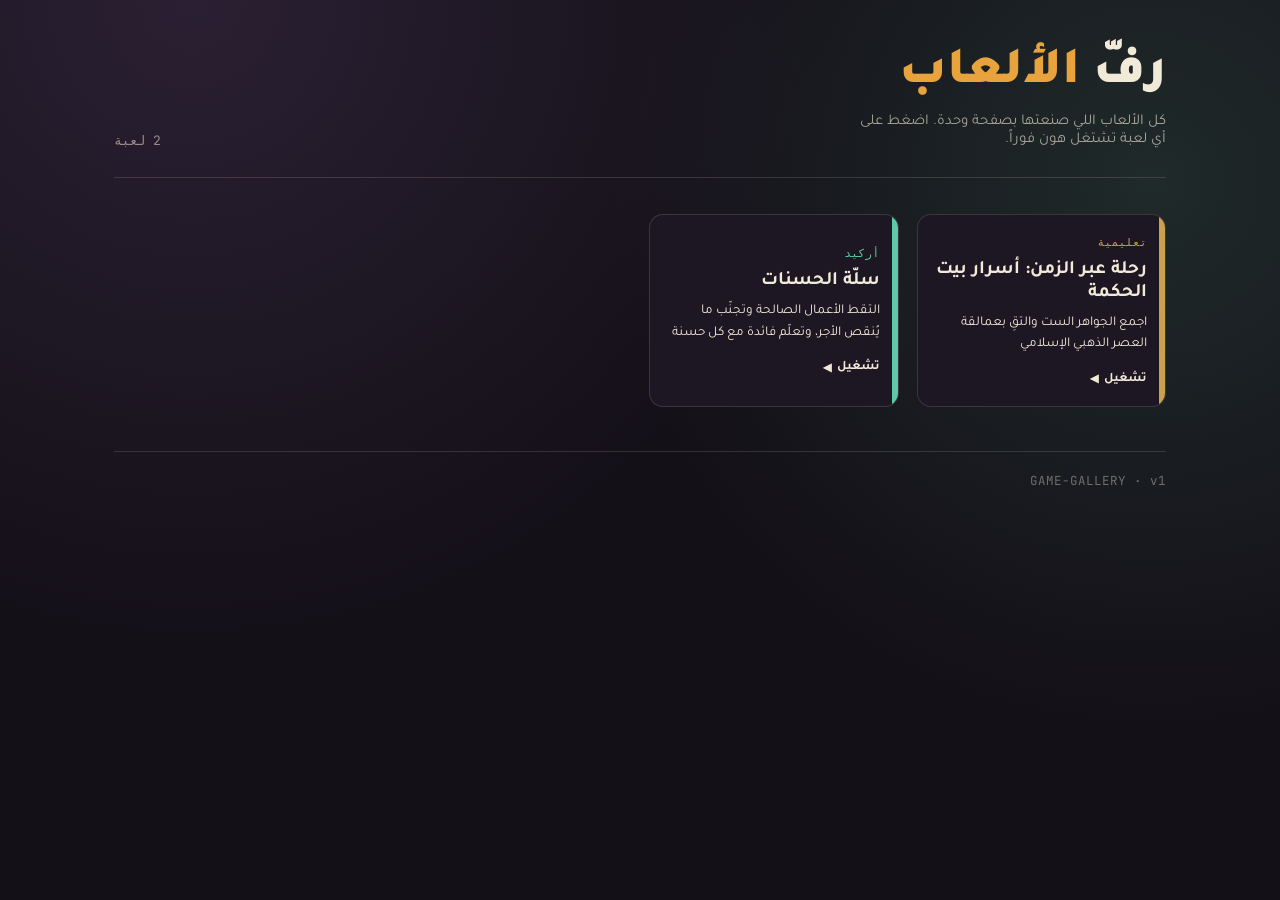
==== index.html @ 8676ae0e "Add new game 'سلّة الحسنات' to the games list" ====
<!DOCTYPE html>
<html lang="ar" dir="rtl">
<head>
<meta charset="UTF-8">
<meta name="viewport" content="width=device-width, initial-scale=1.0">
<title>رفّ الألعاب</title>
<link rel="manifest" href="manifest.json">
<meta name="theme-color" content="#141018">
<link rel="icon" href="icon-192.png">
<link rel="apple-touch-icon" href="icon-192.png">
<link rel="preconnect" href="https://fonts.googleapis.com">
<link href="https://fonts.googleapis.com/css2?family=Tajawal:wght@400;500;700;900&family=JetBrains+Mono:wght@500;700&display=swap" rel="stylesheet">
<style>
  :root{
    --ink:#141018;
    --panel:#1d1723;
    --panel-2:#251d2e;
    --paper:#f2ead9;
    --gold:#e8a33d;
    --coral:#e8613f;
    --mint:#5ec9a6;
    --violet:#8b7bd8;
    --line: rgba(242,234,217,0.14);
  }
  *{box-sizing:border-box;}
  html,body{margin:0;padding:0;}
  body{
    background:
      radial-gradient(circle at 15% 0%, #2a2033 0%, transparent 45%),
      radial-gradient(circle at 90% 20%, #1f2a2a 0%, transparent 40%),
      var(--ink);
    color:var(--paper);
    font-family:'Tajawal', sans-serif;
    min-height:100vh;
  }

  .wrap{max-width:1100px;margin:0 auto;padding:48px 24px 80px;}

  header{
    display:flex;
    flex-wrap:wrap;
    align-items:flex-end;
    justify-content:space-between;
    gap:20px;
    padding-bottom:28px;
    border-bottom:1px solid var(--line);
    margin-bottom:36px;
  }
  header h1{
    font-size:clamp(34px,5vw,52px);
    font-weight:900;
    margin:0;
    line-height:1.05;
  }
  header h1 span{color:var(--gold);}
  header p{
    margin:10px 0 0;
    color:rgba(242,234,217,0.65);
    font-size:15px;
    max-width:40ch;
  }
  .count{
    font-family:'JetBrains Mono',monospace;
    font-size:13px;
    color:rgba(242,234,217,0.55);
    white-space:nowrap;
  }

  .shelf{
    display:grid;
    grid-template-columns:repeat(auto-fill, minmax(220px,1fr));
    gap:18px;
  }

.cart{
  position:relative;
  background:var(--panel);
  border:1px solid var(--line);
  border-radius:14px;
  padding:20px 18px 18px;
  cursor:pointer;
  text-align:right;
  overflow:hidden;
  color:#ffffff;          /* ← أضف هذا السطر */
  font-family:'Tajawal', sans-serif;  /* ← واختياري: يوحّد الخط */
  transition:transform .18s ease, border-color .18s ease, background .18s ease;
}
  .cart::before{
    content:"";
    position:absolute;
    inset-inline-start:0;
    top:0; bottom:0;
    width:6px;
    background:var(--accent, var(--gold));
  }
  .cart:hover{
    transform:translateY(-4px);
    border-color:rgba(242,234,217,0.3);
    background:var(--panel-2);
  }
  .cart:focus-visible{
    outline:2px solid var(--paper);
    outline-offset:3px;
  }
  .cart .tag{
    font-family:'JetBrains Mono',monospace;
    font-size:11px;
    letter-spacing:.04em;
    color:var(--accent, var(--gold));
    margin-bottom:10px;
    display:block;
  }
.cart h3{
  margin:0 0 8px;
  font-size:19px;
  font-weight:700;
  color:var(--paper);          /* ← أضف هذا السطر */
}
  .cart p{
    margin:0;
    font-size:13.5px;
    line-height:1.6;
    color:var(--paper);
  }
  .cart .play{
    margin-top:16px;
    font-size:13px;
    font-weight:700;
    color:var(--paper);
    display:flex;
    align-items:center;
    gap:6px;
  }
  .cart .play::after{content:"◀";font-size:11px;transition:transform .18s ease;}
  .cart:hover .play::after{transform:translateX(-4px);}

  .empty{
    grid-column:1/-1;
    border:1px dashed var(--line);
    border-radius:14px;
    padding:40px 24px;
    text-align:center;
    color:rgba(242,234,217,0.55);
    font-size:14px;
    line-height:1.9;
  }
  .empty code{
    background:rgba(242,234,217,0.08);
    padding:2px 7px;
    border-radius:5px;
    font-family:'JetBrains Mono',monospace;
    font-size:12.5px;
    color:var(--mint);
  }

  /* overlay player */
  .stage{
    position:fixed;
    inset:0;
    background:var(--ink);
    display:flex;
    flex-direction:column;
    transform:translateY(100%);
    transition:transform .28s ease;
    z-index:50;
  }
  .stage.open{transform:translateY(0);}
  .stage-bar{
    display:flex;
    align-items:center;
    justify-content:space-between;
    padding:14px 18px;
    border-bottom:1px solid var(--line);
    background:var(--panel);
  }
  .stage-bar .title{
    font-weight:700;
    font-size:15px;
  }
  .back-btn{
    background:transparent;
    border:1px solid var(--line);
    color:var(--paper);
    font-family:'Tajawal',sans-serif;
    font-size:13px;
    font-weight:700;
    padding:8px 16px;
    border-radius:20px;
    cursor:pointer;
    display:flex;
    align-items:center;
    gap:8px;
  }
  .back-btn:hover{border-color:rgba(242,234,217,0.5);}
  .stage iframe{
    flex:1;
    border:0;
    width:100%;
    background:#000;
  }

  footer{
    margin-top:44px;
    padding-top:20px;
    border-top:1px solid var(--line);
    font-size:12.5px;
    color:rgba(242,234,217,0.4);
    font-family:'JetBrains Mono',monospace;
  }
</style>
</head>
<body>

<div class="wrap">
  <header>
    <div>
      <h1>رفّ <span>الألعاب</span></h1>
      <p>كل الألعاب اللي صنعتها بصفحة وحدة. اضغط على أي لعبة تشتغل هون فوراً.</p>
    </div>
    <div class="count" id="count"></div>
  </header>

  <div class="shelf" id="shelf"></div>

  <footer>GAME-GALLERY · v1</footer>
</div>

<div class="stage" id="stage">
  <div class="stage-bar">
    <div class="title" id="stageTitle"></div>
    <button class="back-btn" id="backBtn">
      <span>▶</span> رجوع للرف
    </button>
  </div>
  <iframe id="stageFrame" title="game"></iframe>
</div>

<script>
  /*
    ==========================================================
    ✏️ عدّل هالمصفوفة لإضافة ألعابك:
    - name: اسم اللعبة
    - desc: وصف قصير (سطر أو سطرين)
    - file: اسم ملف الـ HTML تبع اللعبة (لازم يكون بنفس المجلد
            اللي فيه ملف game-gallery.html هذا، أو مسار نسبي له)
    - accent: لون مميز اختياري (اتركه فاضي لو ما بدك)
    ==========================================================
  */
  const games = [
    { name: "رحلة عبر الزمن: أسرار بيت الحكمة", desc: "اجمع الجواهر الست والتقِ بعمالقة العصر الذهبي الإسلامي", file: "games/wise.html", accent: "#c9a24b", tag: "تعليمية" },
    { name: "سلّة الحسنات", desc: "التقط الأعمال الصالحة وتجنّب ما يُنقص الأجر، وتعلّم فائدة مع كل حسنة", file: "games/hasanat.html", accent: "#5ec9a6", tag: "أركيد" },
  ];

  const shelf = document.getElementById('shelf');
  const countEl = document.getElementById('count');
  const stage = document.getElementById('stage');
  const stageFrame = document.getElementById('stageFrame');
  const stageTitle = document.getElementById('stageTitle');
  const backBtn = document.getElementById('backBtn');

  const tags = ['ARCADE','PUZZLE','ACTION','LAB','LEVEL-01','WIP'];

  function render(){
    shelf.innerHTML = '';
    countEl.textContent = games.length ? `${games.length} لعبة` : '';

    if(!games.length){
      shelf.innerHTML = `
        <div class="empty">
          الرف فاضي لهلق 🎮<br>
          افتح ملف <code>game-gallery.html</code> بمحرر نصوص، ولاقي مصفوفة
          <code>games</code> بالأعلى، وضيف كل لعبة كسطر جديد فيها بهالشكل:<br><br>
          <code>{ name: "اسم اللعبة", desc: "وصف قصير", file: "game.html" }</code><br><br>
          وحطّ ملف اللعبة (game.html) بنفس المجلد.
        </div>`;
      return;
    }

    games.forEach((g, i) => {
      const card = document.createElement('button');
      card.className = 'cart';
      card.style.setProperty('--accent', g.accent || ['#e8a33d','#e8613f','#5ec9a6','#8b7bd8'][i % 4]);
      card.innerHTML = `
        <span class="tag">${g.tag || tags[i % tags.length]}</span>
        <h3>${g.name}</h3>
        <p>${g.desc || ''}</p>
        <div class="play">تشغيل</div>
      `;
      card.addEventListener('click', () => openGame(g));
      shelf.appendChild(card);
    });
  }

  function openGame(g){
    stageTitle.textContent = g.name;
    stageFrame.src = g.file;
    stage.classList.add('open');
  }

  function closeGame(){
    stage.classList.remove('open');
    setTimeout(() => { stageFrame.src = 'about:blank'; }, 300);
  }

  backBtn.addEventListener('click', closeGame);
  document.addEventListener('keydown', (e) => {
    if(e.key === 'Escape' && stage.classList.contains('open')) closeGame();
  });

  render();
</script>

</body>
</html>
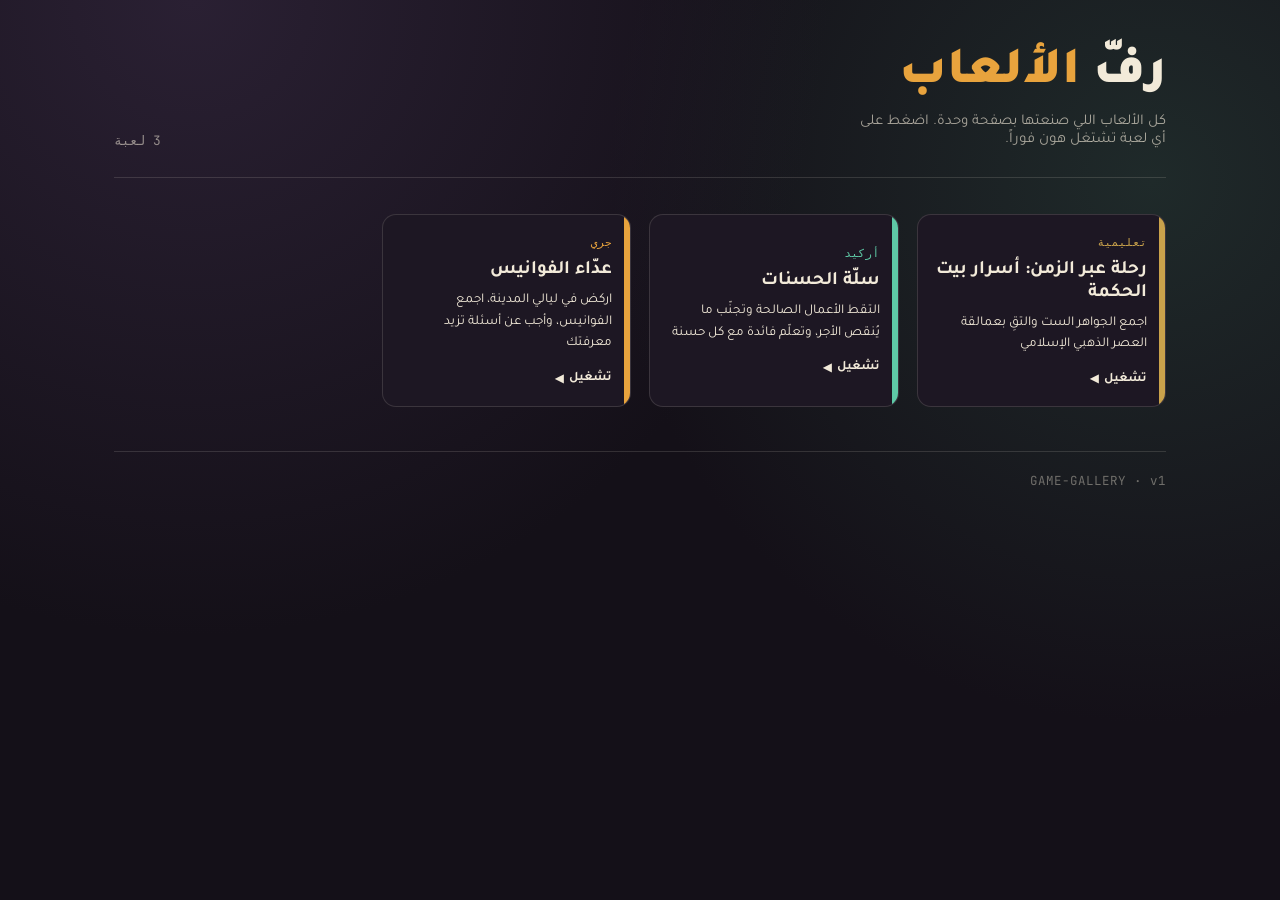
==== commit db3ef08f: "Add new game 'عدّاء الفوانيس' to the list" ====
--- a/index.html
+++ b/index.html
@@ -249,6 +249,7 @@
   const games = [
     { name: "رحلة عبر الزمن: أسرار بيت الحكمة", desc: "اجمع الجواهر الست والتقِ بعمالقة العصر الذهبي الإسلامي", file: "games/wise.html", accent: "#c9a24b", tag: "تعليمية" },
     { name: "سلّة الحسنات", desc: "التقط الأعمال الصالحة وتجنّب ما يُنقص الأجر، وتعلّم فائدة مع كل حسنة", file: "games/hasanat.html", accent: "#5ec9a6", tag: "أركيد" },
+    { name: "عدّاء الفوانيس", desc: "اركض في ليالي المدينة، اجمع الفوانيس، وأجب عن أسئلة تزيد معرفتك", file: "games/fawanees.html", accent: "#e8a33d", tag: "جري" },
   ];
 
   const shelf = document.getElementById('shelf');
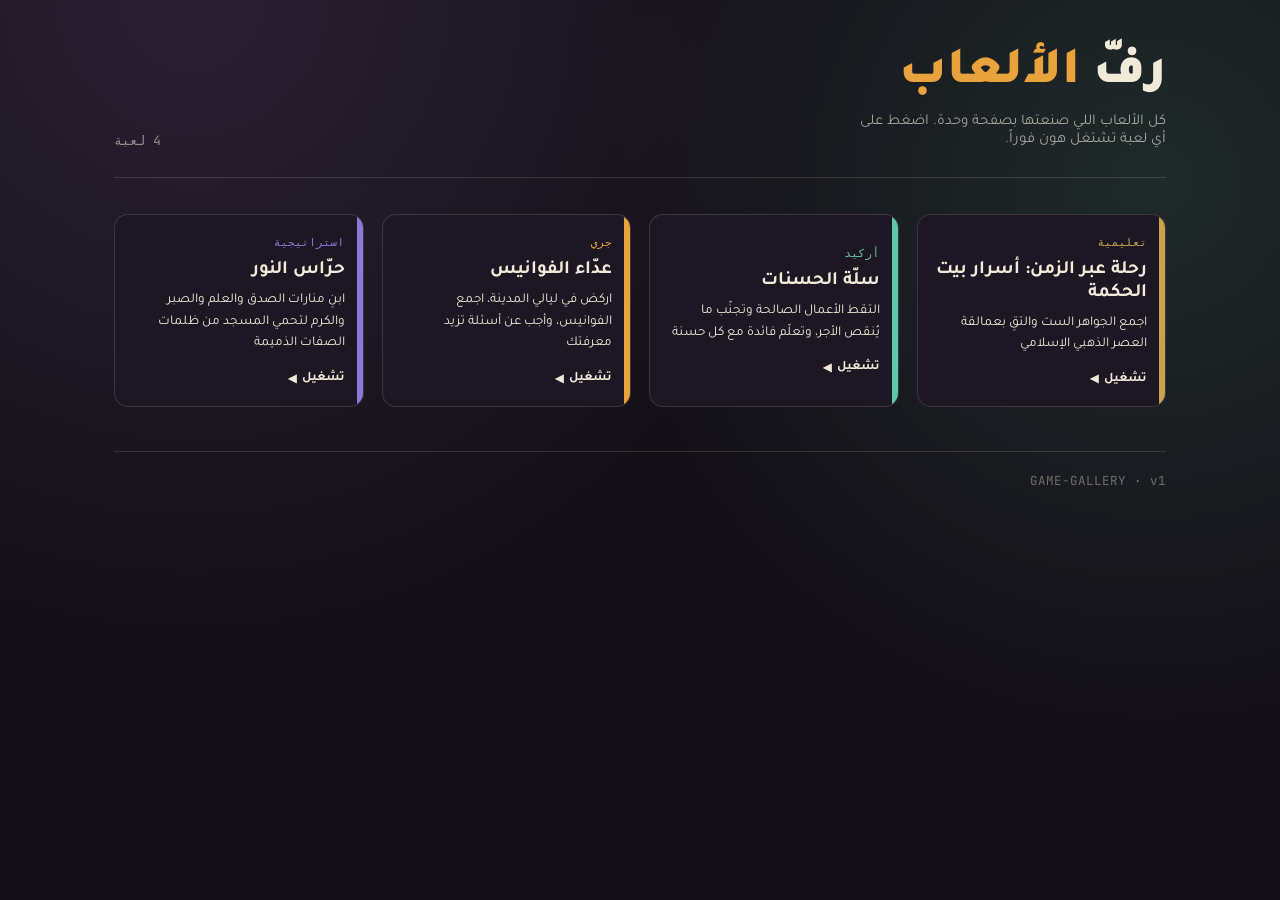
==== commit 271cc385: "Add new game 'حرّاس النور' to the game list" ====
--- a/index.html
+++ b/index.html
@@ -250,6 +250,7 @@
     { name: "رحلة عبر الزمن: أسرار بيت الحكمة", desc: "اجمع الجواهر الست والتقِ بعمالقة العصر الذهبي الإسلامي", file: "games/wise.html", accent: "#c9a24b", tag: "تعليمية" },
     { name: "سلّة الحسنات", desc: "التقط الأعمال الصالحة وتجنّب ما يُنقص الأجر، وتعلّم فائدة مع كل حسنة", file: "games/hasanat.html", accent: "#5ec9a6", tag: "أركيد" },
     { name: "عدّاء الفوانيس", desc: "اركض في ليالي المدينة، اجمع الفوانيس، وأجب عن أسئلة تزيد معرفتك", file: "games/fawanees.html", accent: "#e8a33d", tag: "جري" },
+    { name: "حرّاس النور", desc: "ابنِ منارات الصدق والعلم والصبر والكرم لتحمي المسجد من ظلمات الصفات الذميمة", file: "games/noor-guardians.html", accent: "#8b7bd8", tag: "استراتيجية" },
   ];
 
   const shelf = document.getElementById('shelf');
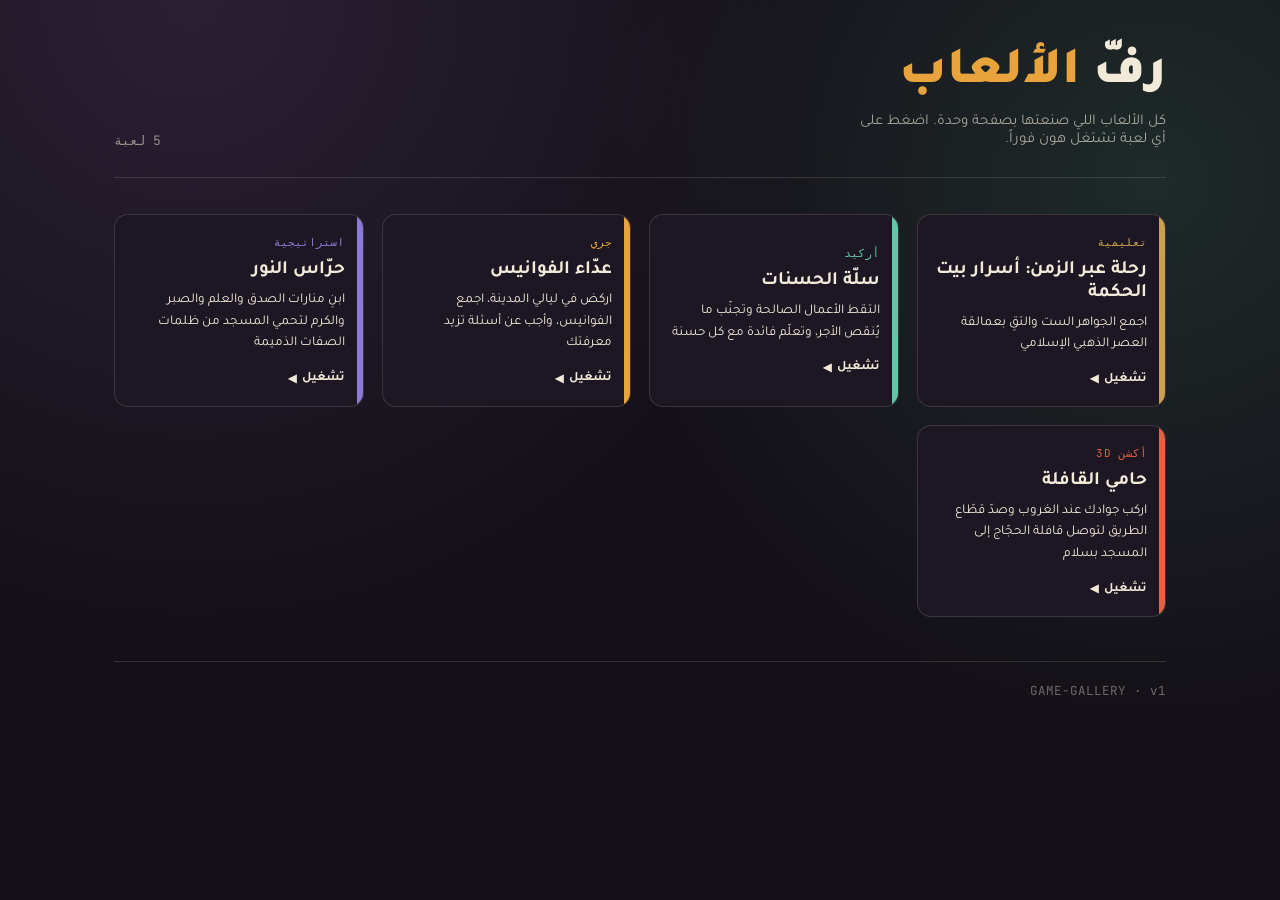
==== commit cb6b2a0c: "Add new game 'حامي القافلة' to index.html" ====
--- a/index.html
+++ b/index.html
@@ -251,6 +251,7 @@
     { name: "سلّة الحسنات", desc: "التقط الأعمال الصالحة وتجنّب ما يُنقص الأجر، وتعلّم فائدة مع كل حسنة", file: "games/hasanat.html", accent: "#5ec9a6", tag: "أركيد" },
     { name: "عدّاء الفوانيس", desc: "اركض في ليالي المدينة، اجمع الفوانيس، وأجب عن أسئلة تزيد معرفتك", file: "games/fawanees.html", accent: "#e8a33d", tag: "جري" },
     { name: "حرّاس النور", desc: "ابنِ منارات الصدق والعلم والصبر والكرم لتحمي المسجد من ظلمات الصفات الذميمة", file: "games/noor-guardians.html", accent: "#8b7bd8", tag: "استراتيجية" },
+    { name: "حامي القافلة", desc: "اركب جوادك عند الغروب وصدّ قطّاع الطريق لتوصل قافلة الحجّاج إلى المسجد بسلام", file: "games/hami-alqafila.html", accent: "#e8613f", tag: "أكشن 3D" },
   ];
 
   const shelf = document.getElementById('shelf');
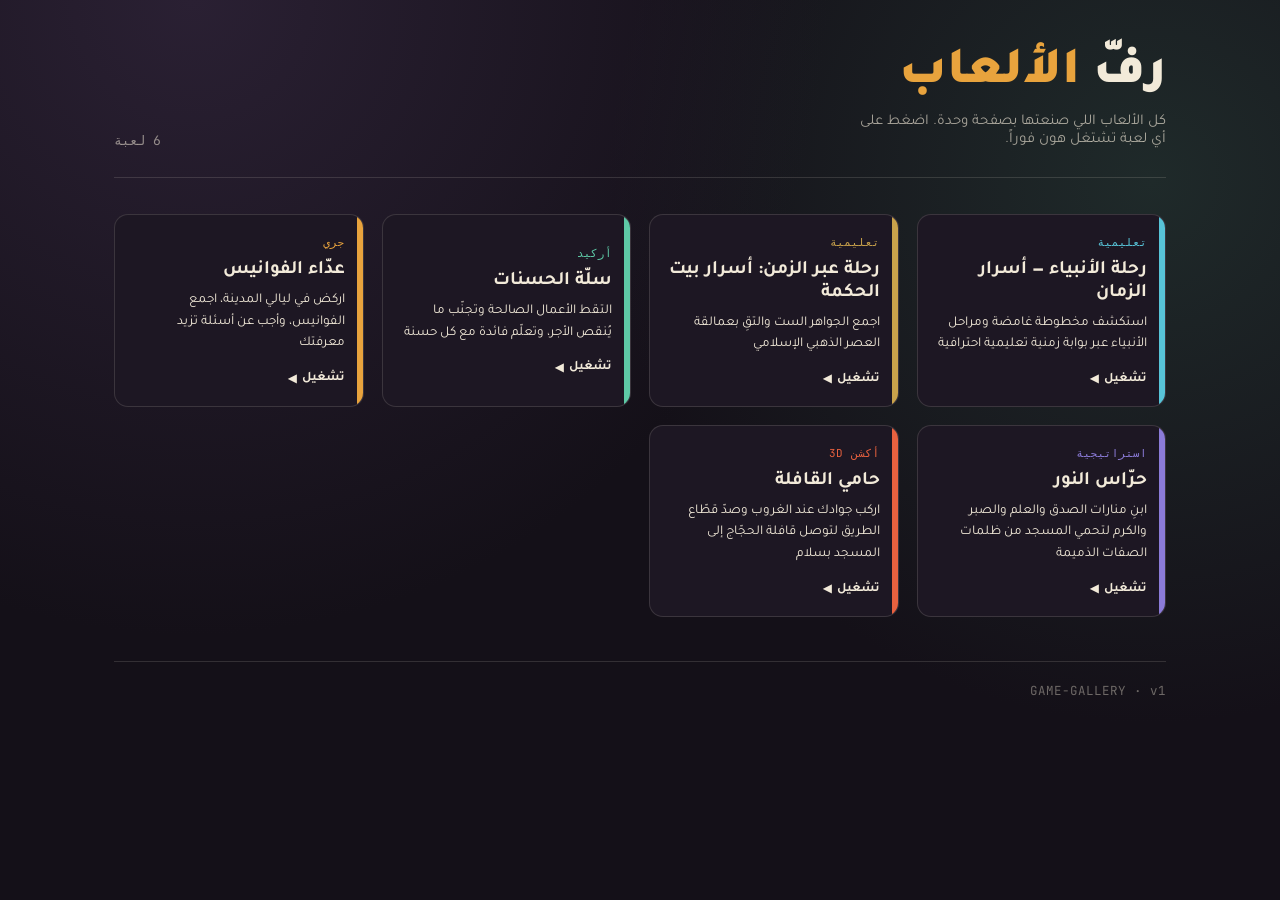
==== commit 1f50f9fa: "Add new game 'رحلة الأنبياء — أسرار الزمان' to the game list" ====
--- a/index.html
+++ b/index.html
@@ -247,6 +247,7 @@
     ==========================================================
   */
   const games = [
+    { name: "رحلة الأنبياء — أسرار الزمان", desc: "استكشف مخطوطة غامضة ومراحل الأنبياء عبر بوابة زمنية تعليمية احترافية", file: "games/prophets-journey.html", accent: "#57c3d7", tag: "تعليمية" },
     { name: "رحلة عبر الزمن: أسرار بيت الحكمة", desc: "اجمع الجواهر الست والتقِ بعمالقة العصر الذهبي الإسلامي", file: "games/wise.html", accent: "#c9a24b", tag: "تعليمية" },
     { name: "سلّة الحسنات", desc: "التقط الأعمال الصالحة وتجنّب ما يُنقص الأجر، وتعلّم فائدة مع كل حسنة", file: "games/hasanat.html", accent: "#5ec9a6", tag: "أركيد" },
     { name: "عدّاء الفوانيس", desc: "اركض في ليالي المدينة، اجمع الفوانيس، وأجب عن أسئلة تزيد معرفتك", file: "games/fawanees.html", accent: "#e8a33d", tag: "جري" },
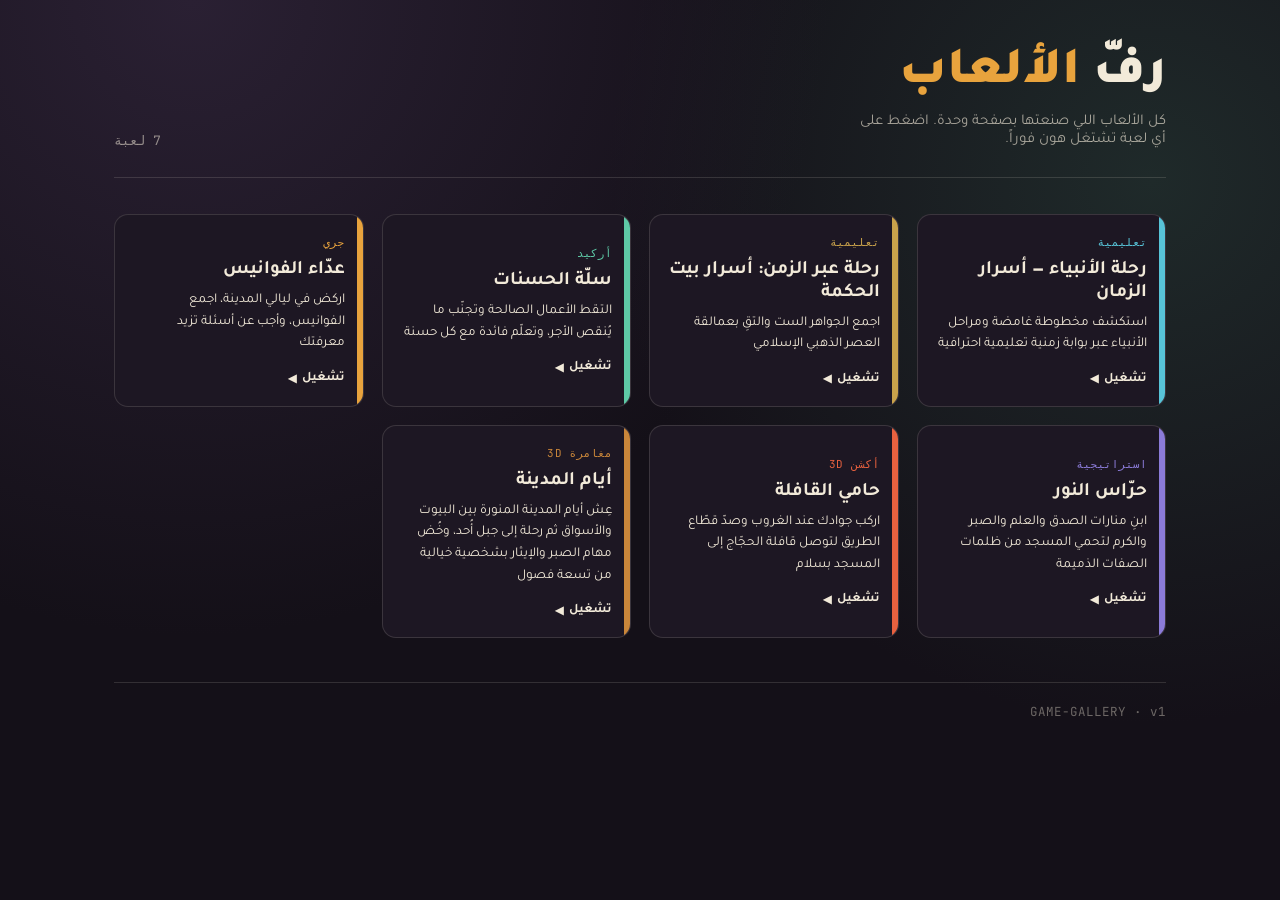
==== commit 8bb301ad: "Update index.html" ====
--- a/index.html
+++ b/index.html
@@ -253,6 +253,7 @@
     { name: "عدّاء الفوانيس", desc: "اركض في ليالي المدينة، اجمع الفوانيس، وأجب عن أسئلة تزيد معرفتك", file: "games/fawanees.html", accent: "#e8a33d", tag: "جري" },
     { name: "حرّاس النور", desc: "ابنِ منارات الصدق والعلم والصبر والكرم لتحمي المسجد من ظلمات الصفات الذميمة", file: "games/noor-guardians.html", accent: "#8b7bd8", tag: "استراتيجية" },
     { name: "حامي القافلة", desc: "اركب جوادك عند الغروب وصدّ قطّاع الطريق لتوصل قافلة الحجّاج إلى المسجد بسلام", file: "games/hami-alqafila.html", accent: "#e8613f", tag: "أكشن 3D" },
+    { name: "أيام المدينة", desc: "عِش أيام المدينة المنورة بين البيوت والأسواق ثم رحلة إلى جبل أُحد، وخُض مهام الصبر والإيثار بشخصية خيالية من تسعة فصول", file: "uhud-day/index.html", accent: "#c9863a", tag: "مغامرة 3D" },
   ];
 
   const shelf = document.getElementById('shelf');
